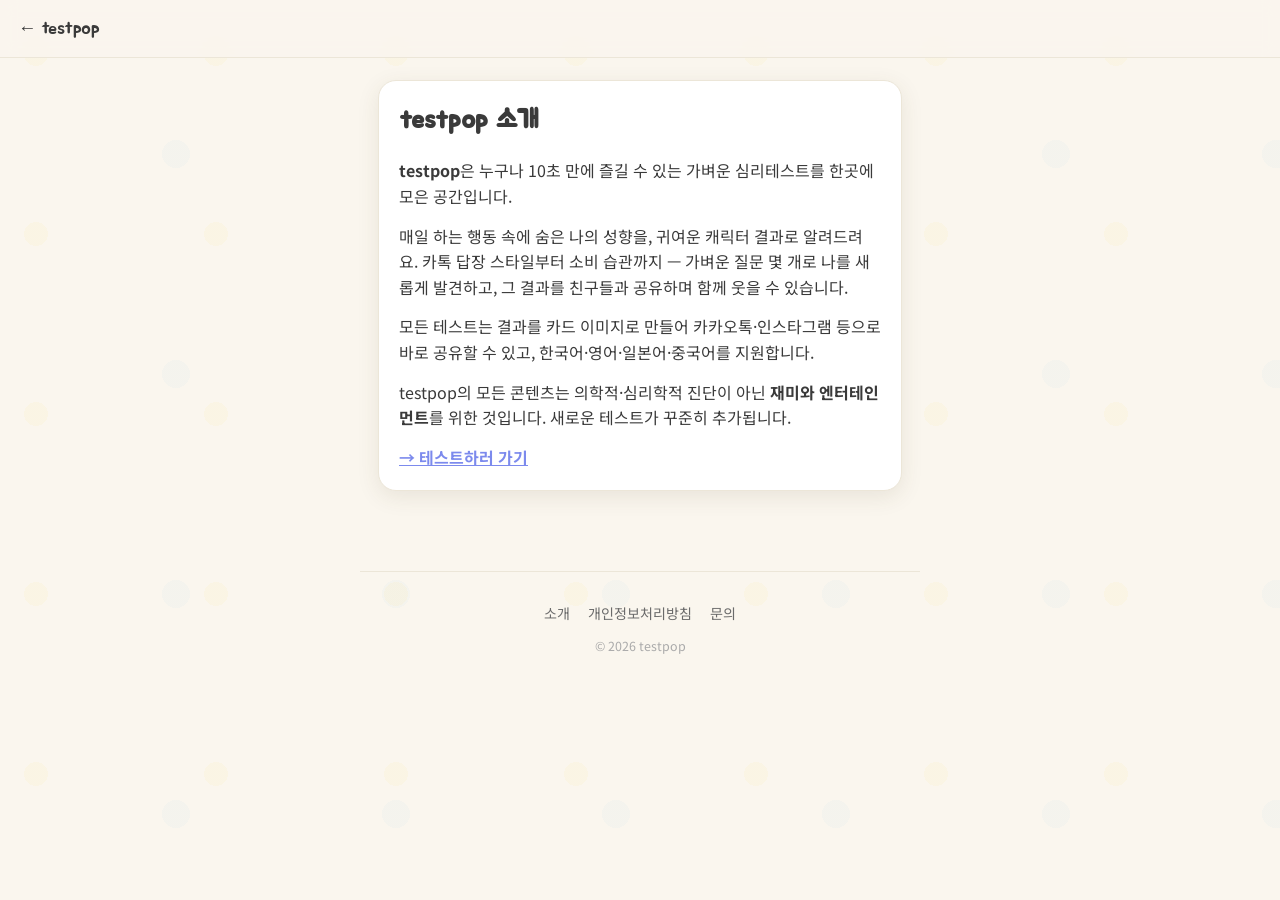
==== about.html @ 70733998 "Google Analytics(GA4) 연동 + 핵심 이벤트 추적: about.html" ====
<!DOCTYPE html><html lang="ko"><head>
<!-- Google tag (gtag.js) -->
<script async src="https://www.googletagmanager.com/gtag/js?id=G-WBL14369RH"></script>
<script>
  window.dataLayer = window.dataLayer || [];
  function gtag(){dataLayer.push(arguments);}
  gtag('js', new Date());
  gtag('config', 'G-WBL14369RH');
</script>
<meta charset="UTF-8">
<meta name="viewport" content="width=device-width,initial-scale=1">
<title>소개 | testpop</title>
<meta name="description" content="testpop은 카톡 답장 유형, 내 통장이 하고 싶은 말 등 재미있는 심리테스트를 모아둔 사이트입니다. 10초 만에 결과를 확인하고 친구와 공유하세요.">
<link href="https://fonts.googleapis.com/css2?family=Jua&family=Noto+Sans+KR:wght@400;700&display=swap" rel="stylesheet">
<link rel="stylesheet" href="style.css"></head><body>
<header class="topbar"><a class="brand" href="index.html" style="text-decoration:none">← testpop</a></header>
<main id="app"><article class="result-desc" style="text-align:left">
<h1 style="font-family:Jua,sans-serif;font-size:1.6rem;margin-bottom:16px">testpop 소개</h1>
<p style="margin-bottom:14px"><strong>testpop</strong>은 누구나 10초 만에 즐길 수 있는 가벼운 심리테스트를 한곳에 모은 공간입니다.</p>
<p style="margin-bottom:14px">매일 하는 행동 속에 숨은 나의 성향을, 귀여운 캐릭터 결과로 알려드려요. 카톡 답장 스타일부터 소비 습관까지 — 가벼운 질문 몇 개로 나를 새롭게 발견하고, 그 결과를 친구들과 공유하며 함께 웃을 수 있습니다.</p>
<p style="margin-bottom:14px">모든 테스트는 결과를 카드 이미지로 만들어 카카오톡·인스타그램 등으로 바로 공유할 수 있고, 한국어·영어·일본어·중국어를 지원합니다.</p>
<p style="margin-bottom:14px">testpop의 모든 콘텐츠는 의학적·심리학적 진단이 아닌 <strong>재미와 엔터테인먼트</strong>를 위한 것입니다. 새로운 테스트가 꾸준히 추가됩니다.</p>
<p><a href="index.html" style="color:#7C8AED;font-weight:700">→ 테스트하러 가기</a></p>
</article></main>
<footer class="footer"><nav class="footer-nav">
<a href="about.html">소개</a><a href="privacy.html">개인정보처리방침</a><a href="contact.html">문의</a>
</nav><p class="footer-note">© 2026 testpop</p></footer>
</body></html>
---- style.css ----
/* ===========================================================
   카톡 답장 유형 테스트 — 메신저 말풍선 테마
   =========================================================== */
:root{
  --bg:#FAF6EE;          /* 부드러운 크림 */
  --bubble:#FFFFFF;
  --ink:#3A3A3A;
  --ink-soft:#6B6B6B;
  --accent:#FFD54A;      /* 카톡 옐로우 */
  --accent-deep:#F6C23E;
  --line:#ECE6D8;
  --radius:24px;
  --shadow:0 6px 22px rgba(80,70,40,.10);
  --maxw:560px;
}
*{box-sizing:border-box;margin:0;padding:0}
html{scroll-behavior:smooth}
body{
  font-family:'Noto Sans KR',system-ui,sans-serif;
  background:var(--bg);
  color:var(--ink);
  line-height:1.6;
  -webkit-font-smoothing:antialiased;
  /* 말풍선 패턴 배경 */
  background-image:radial-gradient(circle at 20% 30%, rgba(255,213,74,.06) 0 12px, transparent 12px),
                   radial-gradient(circle at 80% 70%, rgba(157,195,230,.06) 0 14px, transparent 14px);
  background-size:180px 180px, 220px 220px;
}

/* ---- 상단바 ---- */
.topbar{
  position:sticky;top:0;z-index:50;
  display:flex;align-items:center;justify-content:space-between;
  padding:14px 18px;
  background:rgba(250,246,238,.9);
  backdrop-filter:blur(8px);
  border-bottom:1px solid var(--line);
}
.brand{font-family:'Jua',sans-serif;font-size:1.15rem;color:var(--ink);cursor:pointer;letter-spacing:-.3px}
#langSel{display:flex;gap:6px}
#langSel button{
  border:1.5px solid var(--line);background:#fff;color:var(--ink-soft);
  font-size:.82rem;font-weight:700;padding:5px 11px;border-radius:999px;cursor:pointer;
  transition:.15s;min-width:38px;
}
#langSel button.on{background:var(--accent);border-color:var(--accent-deep);color:#5A4500}
#langSel button:hover{border-color:var(--accent)}

/* ---- 레이아웃 ---- */
#app{max-width:var(--maxw);margin:0 auto;padding:22px 18px 60px}

/* ---- 허브(홈) ---- */
.hub-hero{text-align:center;padding:18px 0 26px}
.hub-banner{border-radius:var(--radius);overflow:hidden;box-shadow:var(--shadow);margin-bottom:14px;background:#fff}
.hub-banner img{width:100%;height:auto;display:block}
.hub-title{font-family:'Jua',sans-serif;font-size:2.6rem;letter-spacing:-1px;color:var(--ink)}
.hub-sub{font-size:1rem;color:var(--ink-soft);margin-top:6px}
.test-list{display:flex;flex-direction:column;gap:16px}
.test-card{
  display:flex;align-items:center;gap:14px;text-decoration:none;color:inherit;
  background:var(--bubble);border:2px solid var(--line);border-radius:var(--radius);
  padding:14px;box-shadow:var(--shadow);transition:.15s;position:relative;overflow:hidden;
}
.test-card:hover{border-color:var(--accent);transform:translateY(-2px)}
.test-thumb{flex:0 0 96px;width:96px;height:96px;border-radius:16px;overflow:hidden;background:#fff}
.test-thumb img{width:100%;height:100%;object-fit:cover;display:block}
.test-info{flex:1;min-width:0}
.test-emoji{font-size:1.1rem}
.test-name{font-family:'Jua',sans-serif;font-size:1.2rem;line-height:1.3;margin:2px 0;color:var(--ink)}
.test-desc{font-size:.86rem;color:var(--ink-soft);line-height:1.4}
.test-go{flex:0 0 auto;font-size:.82rem;font-weight:700;color:var(--accent-deep);align-self:flex-end}

/* ---- 뒤로가기 ---- */
.back-link{display:inline-block;color:var(--ink-soft);text-decoration:none;font-size:.9rem;font-weight:700;margin-bottom:14px}
.back-link:hover{color:var(--ink)}

/* ---- 히어로 ---- */
.hero{text-align:center}
.hero-art{border-radius:var(--radius);overflow:hidden;box-shadow:var(--shadow);margin-bottom:22px;background:#fff}
.hero-art img{width:100%;height:auto;display:block}
.hero-title{font-family:'Jua',sans-serif;font-size:2rem;line-height:1.2;margin-bottom:8px;letter-spacing:-.5px}
.hero-tagline{font-size:1.08rem;font-weight:700;color:var(--ink);margin-bottom:6px}
.hero-sub{font-size:.96rem;color:var(--ink-soft);margin-bottom:24px;padding:0 8px}

.btn-primary{
  font-family:'Jua',sans-serif;font-size:1.25rem;
  background:var(--accent);color:#5A4500;border:none;
  padding:16px 48px;border-radius:999px;cursor:pointer;
  box-shadow:0 6px 0 var(--accent-deep);
  transition:transform .1s, box-shadow .1s;
}
.btn-primary:active{transform:translateY(4px);box-shadow:0 2px 0 var(--accent-deep)}

/* ---- 유형 미리보기 칩 ---- */
.type-preview{display:grid;grid-template-columns:repeat(4,1fr);gap:10px;margin-top:34px}
.chip{text-align:center}
.chip img{
  width:100%;height:auto;aspect-ratio:1/1;object-fit:cover;object-position:center top;
  border-radius:18px;display:block;
  border:3px solid var(--c,#eee);box-shadow:var(--shadow);background:#fff;
}
.chip span{display:block;font-size:.72rem;font-weight:700;margin-top:6px;color:var(--ink-soft);line-height:1.3}

/* ---- 퀴즈 ---- */
.quiz{padding-top:8px}
.qbar{height:10px;background:#fff;border:1.5px solid var(--line);border-radius:999px;overflow:hidden;margin-bottom:10px}
.qbar-fill{height:100%;background:linear-gradient(90deg,var(--accent),var(--accent-deep));transition:width .3s}
.qcount{font-size:.85rem;font-weight:700;color:var(--ink-soft);text-align:center;margin-bottom:24px}
.qtext{
  font-family:'Jua',sans-serif;font-size:1.45rem;line-height:1.4;text-align:center;
  margin-bottom:28px;min-height:2.6em;display:flex;align-items:center;justify-content:center;
}
.answers{display:flex;flex-direction:column;gap:12px}
.answer{
  background:var(--bubble);border:2px solid var(--line);
  font-family:inherit;font-size:1.02rem;font-weight:500;color:var(--ink);
  padding:18px 20px;border-radius:18px;cursor:pointer;text-align:left;
  box-shadow:var(--shadow);transition:.15s;
  position:relative;
}
.answer:hover{border-color:var(--accent);transform:translateY(-2px)}
.answer:active{transform:translateY(0)}

/* ---- 결과 ---- */
.result{text-align:center}
.result-label{font-size:1rem;font-weight:700;color:var(--ink-soft);margin-bottom:14px}
.result-card{
  background:var(--c,#fff);border-radius:var(--radius);padding:18px;
  box-shadow:var(--shadow);margin-bottom:20px;
}
.result-img{width:100%;max-width:340px;height:auto;border-radius:18px;display:block;margin:0 auto 14px}
.result-name{font-family:'Jua',sans-serif;font-size:1.9rem;color:var(--ink);margin-bottom:4px}
.result-tag{font-size:1rem;font-weight:700;color:var(--ink);opacity:.7}
.result-desc{
  background:#fff;border:1.5px solid var(--line);border-radius:18px;
  padding:20px;font-size:1rem;text-align:left;margin-bottom:20px;box-shadow:var(--shadow);
}
.match{display:flex;gap:10px;margin-bottom:22px}
.match-item{flex:1;background:#fff;border:1.5px solid var(--line);border-radius:16px;padding:14px 10px;box-shadow:var(--shadow)}
.match-label{display:block;font-size:.78rem;color:var(--ink-soft);margin-bottom:6px}
.match-item span:last-child{font-weight:700;font-size:.92rem}
.match-item.best{border-color:#FFB3C7}
.match-item.worst{border-color:#9DC3E6}

.card-maker{
  background:#fff;border:1.5px solid var(--line);border-radius:18px;
  padding:18px;margin-bottom:18px;box-shadow:var(--shadow);text-align:center;
}
.card-maker-label{font-size:.9rem;color:var(--ink-soft);margin-bottom:12px}
.card-maker #nick{
  width:100%;border:2px solid var(--line);border-radius:14px;
  padding:13px 16px;font-size:1rem;font-family:inherit;text-align:center;margin-bottom:10px;
}
.card-maker #nick:focus{outline:none;border-color:var(--accent)}
.btn-make{
  width:100%;font-family:'Jua',sans-serif;font-size:1.05rem;
  background:var(--accent);color:#5A4500;border:none;
  padding:14px;border-radius:14px;cursor:pointer;
  box-shadow:0 4px 0 var(--accent-deep);transition:.1s;
}
.btn-make:active{transform:translateY(3px);box-shadow:0 1px 0 var(--accent-deep)}

.nick-row{display:flex;gap:8px;margin-bottom:14px}
#nick{flex:1;border:2px solid var(--line);border-radius:14px;padding:13px 16px;font-size:1rem;font-family:inherit}
#nick:focus{outline:none;border-color:var(--accent)}

#cardCanvas{width:100%;max-width:320px;height:auto;border-radius:18px;margin:0 auto 18px;box-shadow:var(--shadow)}

.share-row{display:flex;flex-direction:column;gap:10px;margin-bottom:18px}
.btn-share{font-family:'Jua',sans-serif;font-size:1.08rem;border:none;padding:15px;border-radius:14px;cursor:pointer;transition:.15s;color:#fff}
.btn-share:active{transform:scale(.98)}
.btn-share.share{background:#5B8DEF}
.btn-share.link{background:#7C8AED}
.btn-share.save{background:#5BC4A8}

.result-actions{display:flex;gap:10px;justify-content:center}
.btn-ghost{
  background:#fff;border:2px solid var(--line);color:var(--ink-soft);
  font-family:inherit;font-weight:700;font-size:.95rem;
  padding:12px 22px;border-radius:14px;cursor:pointer;transition:.15s;
}
.btn-ghost:hover{border-color:var(--accent)}

/* ---- 광고 자리 ---- */
.ad-slot{margin:30px auto 0;min-height:90px;max-width:336px;
  border:1px dashed var(--line);border-radius:12px;
  display:flex;align-items:center;justify-content:center;color:#cfc7b4;font-size:.78rem}
.ad-slot::after{content:'AD'}

/* ---- 푸터 ---- */
.footer{max-width:var(--maxw);margin:0 auto;padding:30px 18px 40px;text-align:center;border-top:1px solid var(--line)}
.footer-nav{display:flex;gap:18px;justify-content:center;margin-bottom:12px}
.footer-nav a{color:var(--ink-soft);font-size:.88rem;text-decoration:none}
.footer-nav a:hover{color:var(--ink);text-decoration:underline}
.footer-note{font-size:.78rem;color:#aaa}

/* ---- 토스트 ---- */
#toast{
  position:fixed;left:50%;bottom:40px;transform:translateX(-50%) translateY(20px);
  background:var(--ink);color:#fff;padding:12px 24px;border-radius:999px;
  font-size:.92rem;opacity:0;pointer-events:none;transition:.25s;z-index:100;
}
#toast.show{opacity:1;transform:translateX(-50%) translateY(0)}

/* ---- 반응형 ---- */
@media(max-width:380px){
  .type-preview{grid-template-columns:repeat(2,1fr)}
  .hero-title{font-size:1.7rem}
}
@media(min-width:561px){
  .hero-title{font-size:2.3rem}
}

/* ---- 접근성: 모션 줄이기 ---- */
@media(prefers-reduced-motion:reduce){
  *{transition:none!important;scroll-behavior:auto!important}
}
:focus-visible{outline:3px solid var(--accent-deep);outline-offset:2px}
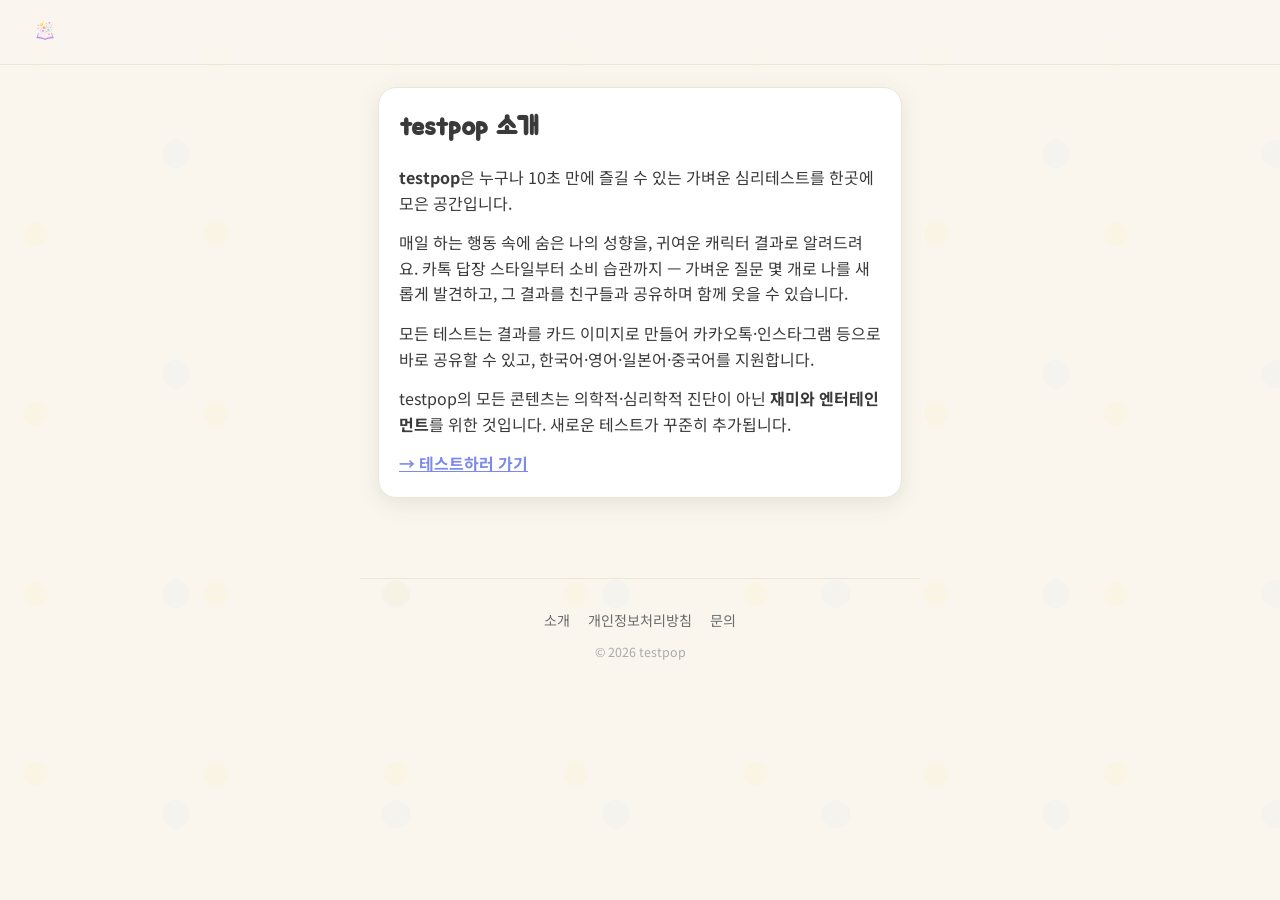
==== commit baea5ae1: "Logo: replace text with image" ====
--- a/about.html
+++ b/about.html
@@ -7,13 +7,15 @@
   gtag('js', new Date());
   gtag('config', 'G-WBL14369RH');
 </script>
+<!-- Google AdSense -->
+<script async src="https://pagead2.googlesyndication.com/pagead/js/adsbygoogle.js?client=ca-pub-9238782111189491" crossorigin="anonymous"></script>
 <meta charset="UTF-8">
 <meta name="viewport" content="width=device-width,initial-scale=1">
 <title>소개 | testpop</title>
 <meta name="description" content="testpop은 카톡 답장 유형, 내 통장이 하고 싶은 말 등 재미있는 심리테스트를 모아둔 사이트입니다. 10초 만에 결과를 확인하고 친구와 공유하세요.">
 <link href="https://fonts.googleapis.com/css2?family=Jua&family=Noto+Sans+KR:wght@400;700&display=swap" rel="stylesheet">
 <link rel="stylesheet" href="style.css"></head><body>
-<header class="topbar"><a class="brand" href="index.html" style="text-decoration:none">← testpop</a></header>
+<header class="topbar"><a class="brand" href="index.html" style="text-decoration:none"><img src="images/logo.png?v=2" alt="testpop" class="brand-logo"></a></header>
 <main id="app"><article class="result-desc" style="text-align:left">
 <h1 style="font-family:Jua,sans-serif;font-size:1.6rem;margin-bottom:16px">testpop 소개</h1>
 <p style="margin-bottom:14px"><strong>testpop</strong>은 누구나 10초 만에 즐길 수 있는 가벼운 심리테스트를 한곳에 모은 공간입니다.</p>
--- a/style.css
+++ b/style.css
@@ -36,7 +36,8 @@
   backdrop-filter:blur(8px);
   border-bottom:1px solid var(--line);
 }
-.brand{font-family:'Jua',sans-serif;font-size:1.15rem;color:var(--ink);cursor:pointer;letter-spacing:-.3px}
+.brand{cursor:pointer;display:flex;align-items:center}
+.brand-logo{height:36px;width:auto;display:block}
 #langSel{display:flex;gap:6px}
 #langSel button{
   border:1.5px solid var(--line);background:#fff;color:var(--ink-soft);
@@ -181,11 +182,25 @@
 }
 .btn-ghost:hover{border-color:var(--accent)}
 
+/* ---- 친구 결과 배너 (링크 접근 시) ---- */
+.friend-banner{
+  display:flex;align-items:center;justify-content:space-between;gap:10px;
+  background:var(--accent);color:#5A4500;text-decoration:none;
+  padding:13px 18px;border-radius:16px;margin-bottom:16px;font-weight:700;
+  box-shadow:0 3px 0 var(--accent-deep);font-size:.95rem;
+}
+.friend-banner:active{transform:translateY(2px);box-shadow:0 1px 0 var(--accent-deep)}
+.friend-cta{font-family:'Jua',sans-serif;white-space:nowrap}
+
 /* ---- 광고 자리 ---- */
-.ad-slot{margin:30px auto 0;min-height:90px;max-width:336px;
-  border:1px dashed var(--line);border-radius:12px;
-  display:flex;align-items:center;justify-content:center;color:#cfc7b4;font-size:.78rem}
-.ad-slot::after{content:'AD'}
+/* ---- 광고 자리 ----
+   승인 전에는 비어 있으므로 숨김(빈 박스 노출 방지).
+   AdSense 승인 후 .ad-slot 안에 <ins class="adsbygoogle"> 코드를 넣으면
+   자동으로 표시됩니다. (ins가 들어가면 :empty가 아니게 되어 보임)            */
+.ad-slot{margin:28px auto 0;max-width:336px;text-align:center}
+.ad-slot:empty{display:none}
+.ad-slot::before{content:'광고';display:block;font-size:.7rem;color:#bbb;margin-bottom:4px;letter-spacing:1px}
+.ad-slot:empty::before{display:none}
 
 /* ---- 푸터 ---- */
 .footer{max-width:var(--maxw);margin:0 auto;padding:30px 18px 40px;text-align:center;border-top:1px solid var(--line)}
@@ -216,3 +231,4 @@
   *{transition:none!important;scroll-behavior:auto!important}
 }
 :focus-visible{outline:3px solid var(--accent-deep);outline-offset:2px}
+
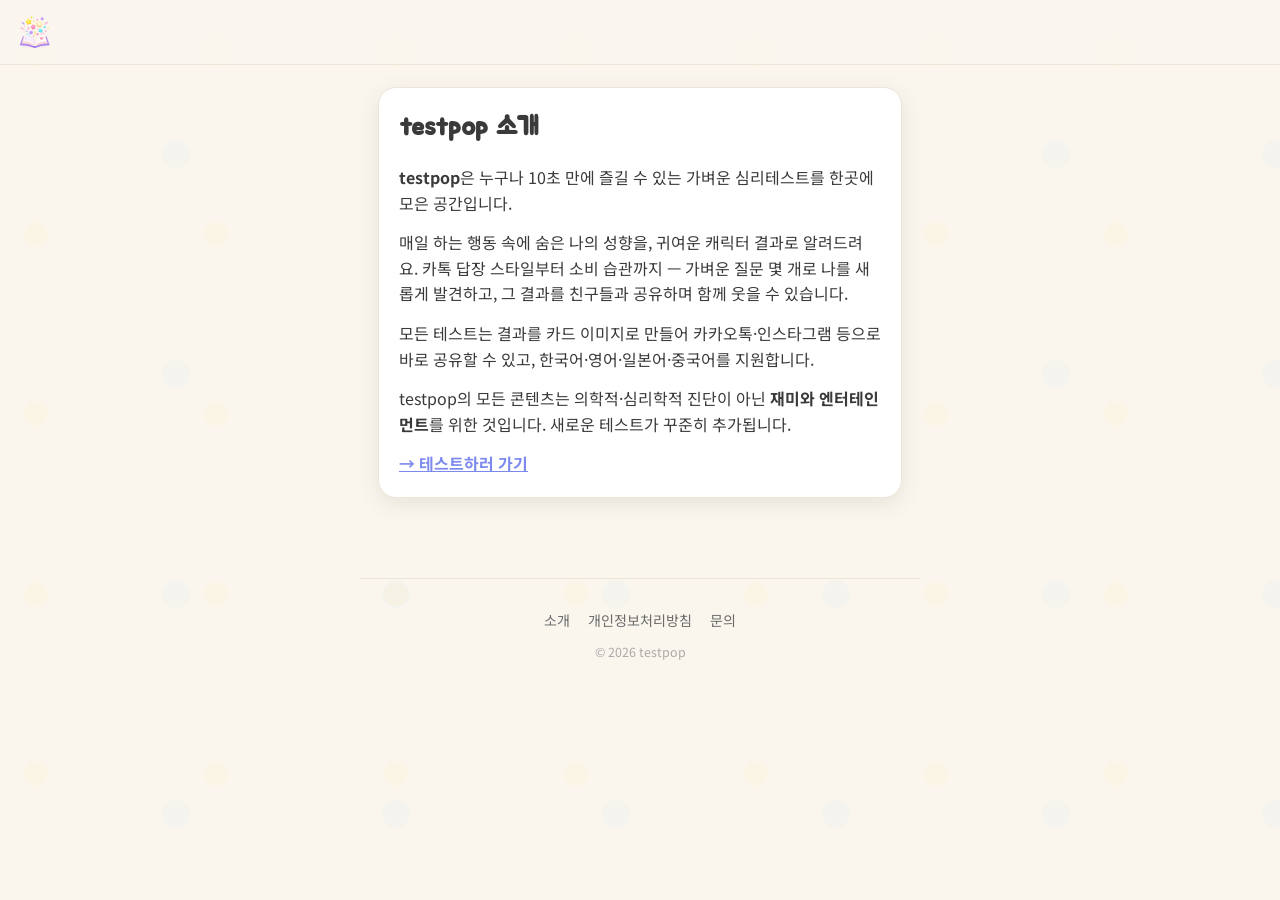
==== commit f53a6ab4: "Logo: bump to v=3" ====
--- a/about.html
+++ b/about.html
@@ -15,7 +15,7 @@
 <meta name="description" content="testpop은 카톡 답장 유형, 내 통장이 하고 싶은 말 등 재미있는 심리테스트를 모아둔 사이트입니다. 10초 만에 결과를 확인하고 친구와 공유하세요.">
 <link href="https://fonts.googleapis.com/css2?family=Jua&family=Noto+Sans+KR:wght@400;700&display=swap" rel="stylesheet">
 <link rel="stylesheet" href="style.css"></head><body>
-<header class="topbar"><a class="brand" href="index.html" style="text-decoration:none"><img src="images/logo.png?v=2" alt="testpop" class="brand-logo"></a></header>
+<header class="topbar"><a class="brand" href="index.html" style="text-decoration:none"><img src="images/logo.png?v=3" alt="testpop" class="brand-logo"></a></header>
 <main id="app"><article class="result-desc" style="text-align:left">
 <h1 style="font-family:Jua,sans-serif;font-size:1.6rem;margin-bottom:16px">testpop 소개</h1>
 <p style="margin-bottom:14px"><strong>testpop</strong>은 누구나 10초 만에 즐길 수 있는 가벼운 심리테스트를 한곳에 모은 공간입니다.</p>
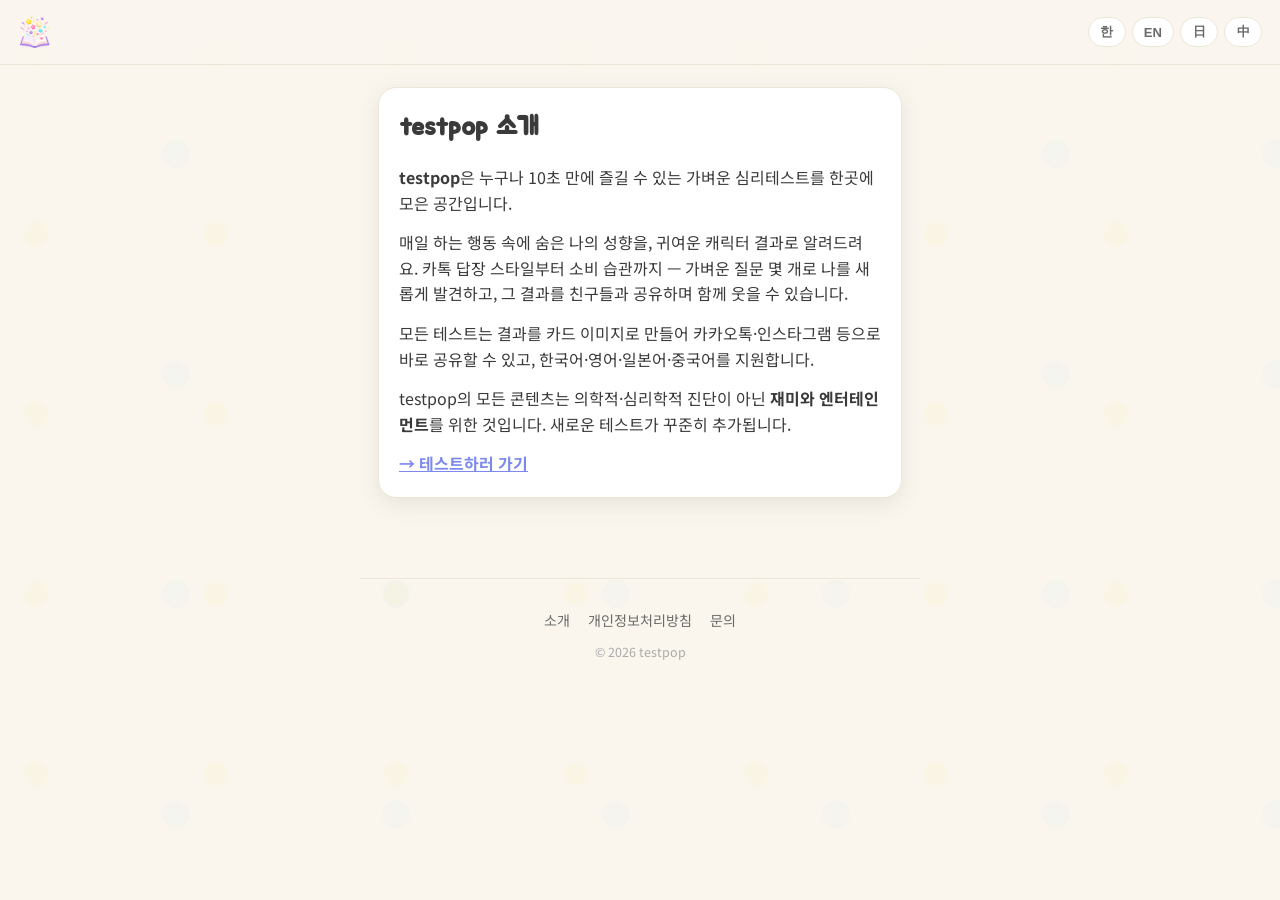
==== commit b5bdcc34: "Add lang selector to about.html topbar" ====
--- a/about.html
+++ b/about.html
@@ -15,7 +15,7 @@
 <meta name="description" content="testpop은 카톡 답장 유형, 내 통장이 하고 싶은 말 등 재미있는 심리테스트를 모아둔 사이트입니다. 10초 만에 결과를 확인하고 친구와 공유하세요.">
 <link href="https://fonts.googleapis.com/css2?family=Jua&family=Noto+Sans+KR:wght@400;700&display=swap" rel="stylesheet">
 <link rel="stylesheet" href="style.css"></head><body>
-<header class="topbar"><a class="brand" href="index.html" style="text-decoration:none"><img src="images/logo.png?v=3" alt="testpop" class="brand-logo"></a></header>
+<header class="topbar"><a class="brand" href="index.html" style="text-decoration:none"><img src="images/logo.png?v=3" alt="testpop" class="brand-logo"></a><nav id="langSel" aria-label="language"><button data-l="ko">한</button><button data-l="en">EN</button><button data-l="ja">日</button><button data-l="zh">中</button></nav></header>
 <main id="app"><article class="result-desc" style="text-align:left">
 <h1 style="font-family:Jua,sans-serif;font-size:1.6rem;margin-bottom:16px">testpop 소개</h1>
 <p style="margin-bottom:14px"><strong>testpop</strong>은 누구나 10초 만에 즐길 수 있는 가벼운 심리테스트를 한곳에 모은 공간입니다.</p>
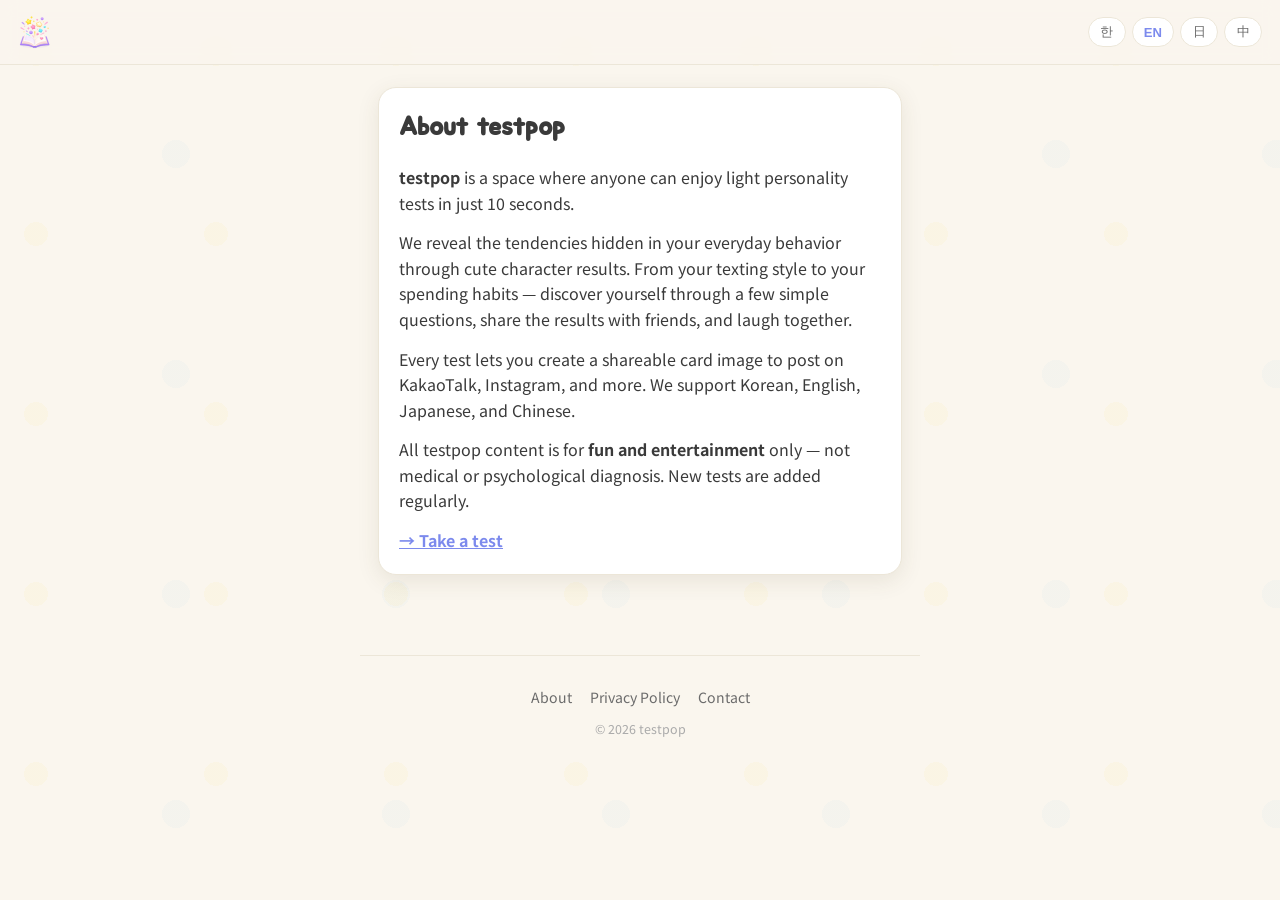
==== commit 8950a7eb: "i18n: full multilingual support for about.html" ====
--- a/about.html
+++ b/about.html
@@ -1,30 +1,96 @@
 <!DOCTYPE html><html lang="ko"><head>
-<!-- Google tag (gtag.js) -->
 <script async src="https://www.googletagmanager.com/gtag/js?id=G-WBL14369RH"></script>
-<script>
-  window.dataLayer = window.dataLayer || [];
-  function gtag(){dataLayer.push(arguments);}
-  gtag('js', new Date());
-  gtag('config', 'G-WBL14369RH');
-</script>
-<!-- Google AdSense -->
+<script>window.dataLayer=window.dataLayer||[];function gtag(){dataLayer.push(arguments);}gtag('js',new Date());gtag('config','G-WBL14369RH');</script>
 <script async src="https://pagead2.googlesyndication.com/pagead/js/adsbygoogle.js?client=ca-pub-9238782111189491" crossorigin="anonymous"></script>
 <meta charset="UTF-8">
 <meta name="viewport" content="width=device-width,initial-scale=1">
 <title>소개 | testpop</title>
-<meta name="description" content="testpop은 카톡 답장 유형, 내 통장이 하고 싶은 말 등 재미있는 심리테스트를 모아둔 사이트입니다. 10초 만에 결과를 확인하고 친구와 공유하세요.">
+<meta name="description" content="testpop 소개. 누구나 즐길 수 있는 심리테스트 모음 사이트입니다.">
 <link href="https://fonts.googleapis.com/css2?family=Jua&family=Noto+Sans+KR:wght@400;700&display=swap" rel="stylesheet">
-<link rel="stylesheet" href="style.css"></head><body>
-<header class="topbar"><a class="brand" href="index.html" style="text-decoration:none"><img src="images/logo.png?v=3" alt="testpop" class="brand-logo"></a><nav id="langSel" aria-label="language"><button data-l="ko">한</button><button data-l="en">EN</button><button data-l="ja">日</button><button data-l="zh">中</button></nav></header>
-<main id="app"><article class="result-desc" style="text-align:left">
-<h1 style="font-family:Jua,sans-serif;font-size:1.6rem;margin-bottom:16px">testpop 소개</h1>
-<p style="margin-bottom:14px"><strong>testpop</strong>은 누구나 10초 만에 즐길 수 있는 가벼운 심리테스트를 한곳에 모은 공간입니다.</p>
-<p style="margin-bottom:14px">매일 하는 행동 속에 숨은 나의 성향을, 귀여운 캐릭터 결과로 알려드려요. 카톡 답장 스타일부터 소비 습관까지 — 가벼운 질문 몇 개로 나를 새롭게 발견하고, 그 결과를 친구들과 공유하며 함께 웃을 수 있습니다.</p>
-<p style="margin-bottom:14px">모든 테스트는 결과를 카드 이미지로 만들어 카카오톡·인스타그램 등으로 바로 공유할 수 있고, 한국어·영어·일본어·중국어를 지원합니다.</p>
-<p style="margin-bottom:14px">testpop의 모든 콘텐츠는 의학적·심리학적 진단이 아닌 <strong>재미와 엔터테인먼트</strong>를 위한 것입니다. 새로운 테스트가 꾸준히 추가됩니다.</p>
-<p><a href="index.html" style="color:#7C8AED;font-weight:700">→ 테스트하러 가기</a></p>
-</article></main>
-<footer class="footer"><nav class="footer-nav">
-<a href="about.html">소개</a><a href="privacy.html">개인정보처리방침</a><a href="contact.html">문의</a>
-</nav><p class="footer-note">© 2026 testpop</p></footer>
+<link rel="stylesheet" href="style.css">
+</head><body>
+<header class="topbar">
+  <a class="brand" href="index.html" style="text-decoration:none"><img src="images/logo.png?v=3" alt="testpop" class="brand-logo"></a>
+  <nav id="langSel" aria-label="language">
+    <button data-l="ko">한</button>
+    <button data-l="en">EN</button>
+    <button data-l="ja">日</button>
+    <button data-l="zh">中</button>
+  </nav>
+</header>
+<main id="app"><article class="result-desc" style="text-align:left" id="content"></article></main>
+<footer class="footer"><nav class="footer-nav" id="footerNav"></nav><p class="footer-note">© 2026 testpop</p></footer>
+<script>
+const T = {
+  ko: {
+    title: 'testpop 소개',
+    body: `
+      <p style="margin-bottom:14px"><strong>testpop</strong>은 누구나 10초 만에 즐길 수 있는 가벼운 심리테스트를 한곳에 모은 공간입니다.</p>
+      <p style="margin-bottom:14px">매일 하는 행동 속에 숨은 나의 성향을, 귀여운 캐릭터 결과로 알려드려요. 카톡 답장 스타일부터 소비 습관까지 — 가벼운 질문 몇 개로 나를 새롭게 발견하고, 그 결과를 친구들과 공유하며 함께 웃을 수 있습니다.</p>
+      <p style="margin-bottom:14px">모든 테스트는 결과를 카드 이미지로 만들어 카카오톡·인스타그램 등으로 바로 공유할 수 있고, 한국어·영어·일본어·중국어를 지원합니다.</p>
+      <p style="margin-bottom:14px">testpop의 모든 콘텐츠는 의학적·심리학적 진단이 아닌 <strong>재미와 엔터테인먼트</strong>를 위한 것입니다. 새로운 테스트가 꾸준히 추가됩니다.</p>
+      <p><a href="index.html" style="color:#7C8AED;font-weight:700">→ 테스트하러 가기</a></p>`,
+    footer: ['소개','개인정보처리방침','문의']
+  },
+  en: {
+    title: 'About testpop',
+    body: `
+      <p style="margin-bottom:14px"><strong>testpop</strong> is a space where anyone can enjoy light personality tests in just 10 seconds.</p>
+      <p style="margin-bottom:14px">We reveal the tendencies hidden in your everyday behavior through cute character results. From your texting style to your spending habits — discover yourself through a few simple questions, share the results with friends, and laugh together.</p>
+      <p style="margin-bottom:14px">Every test lets you create a shareable card image to post on KakaoTalk, Instagram, and more. We support Korean, English, Japanese, and Chinese.</p>
+      <p style="margin-bottom:14px">All testpop content is for <strong>fun and entertainment</strong> only — not medical or psychological diagnosis. New tests are added regularly.</p>
+      <p><a href="index.html" style="color:#7C8AED;font-weight:700">→ Take a test</a></p>`,
+    footer: ['About','Privacy Policy','Contact']
+  },
+  ja: {
+    title: 'testpopについて',
+    body: `
+      <p style="margin-bottom:14px"><strong>testpop</strong>は、誰でも10秒で楽しめる気軽な心理テストを集めた場所です。</p>
+      <p style="margin-bottom:14px">毎日の行動の中に隠れた自分の傾向を、かわいいキャラクターの結果でお届けします。LINEの返信スタイルから消費習慣まで — 簡単な質問で新しい自分を発見し、友達と一緒に笑い合えます。</p>
+      <p style="margin-bottom:14px">すべてのテストは結果をカード画像にしてLINE・Instagramなどでシェアでき、韓国語・英語・日本語・中国語に対応しています。</p>
+      <p style="margin-bottom:14px">testpopのコンテンツはすべて医学的・心理学的診断ではなく、<strong>楽しみとエンターテインメント</strong>のためのものです。新しいテストが順次追加されます。</p>
+      <p><a href="index.html" style="color:#7C8AED;font-weight:700">→ テストをする</a></p>`,
+    footer: ['サイト紹介','プライバシーポリシー','お問い合わせ']
+  },
+  zh: {
+    title: '关于 testpop',
+    body: `
+      <p style="margin-bottom:14px"><strong>testpop</strong> 是一个汇集了各种轻松心理测试的地方，任何人都能在10秒内开始体验。</p>
+      <p style="margin-bottom:14px">我们用可爱的角色结果揭示隐藏在你日常行为中的性格倾向。从聊天回复风格到消费习惯 — 通过几个简单的问题重新认识自己，与朋友分享结果，一起开心大笑。</p>
+      <p style="margin-bottom:14px">所有测试都能将结果制作成卡片图片，可直接分享到微信、Instagram等平台，支持韩语、英语、日语、中文。</p>
+      <p style="margin-bottom:14px">testpop的所有内容仅供<strong>娱乐和趣味</strong>，不构成医学或心理学诊断。新测试将持续更新。</p>
+      <p><a href="index.html" style="color:#7C8AED;font-weight:700">→ 去做测试</a></p>`,
+    footer: ['关于我们','隐私政策','联系我们']
+  }
+};
+
+const footerLinks = ['about.html','privacy.html','contact.html'];
+
+function getLang() {
+  return localStorage.getItem('testpop_lang') || navigator.language.slice(0,2) || 'ko';
+}
+
+function render(l) {
+  if (!T[l]) l = 'ko';
+  document.documentElement.lang = l;
+  const t = T[l];
+  document.getElementById('content').innerHTML =
+    `<h1 style="font-family:Jua,sans-serif;font-size:1.6rem;margin-bottom:16px">${t.title}</h1>${t.body}`;
+  document.getElementById('footerNav').innerHTML =
+    t.footer.map((name,i) => `<a href="${footerLinks[i]}">${name}</a>`).join('');
+  document.querySelectorAll('#langSel button').forEach(b => {
+    b.style.fontWeight = b.dataset.l === l ? '700' : '400';
+    b.style.color = b.dataset.l === l ? '#7C8AED' : '';
+  });
+}
+
+document.querySelectorAll('#langSel button').forEach(b => {
+  b.addEventListener('click', () => {
+    localStorage.setItem('testpop_lang', b.dataset.l);
+    render(b.dataset.l);
+  });
+});
+
+render(getLang());
+</script>
 </body></html>
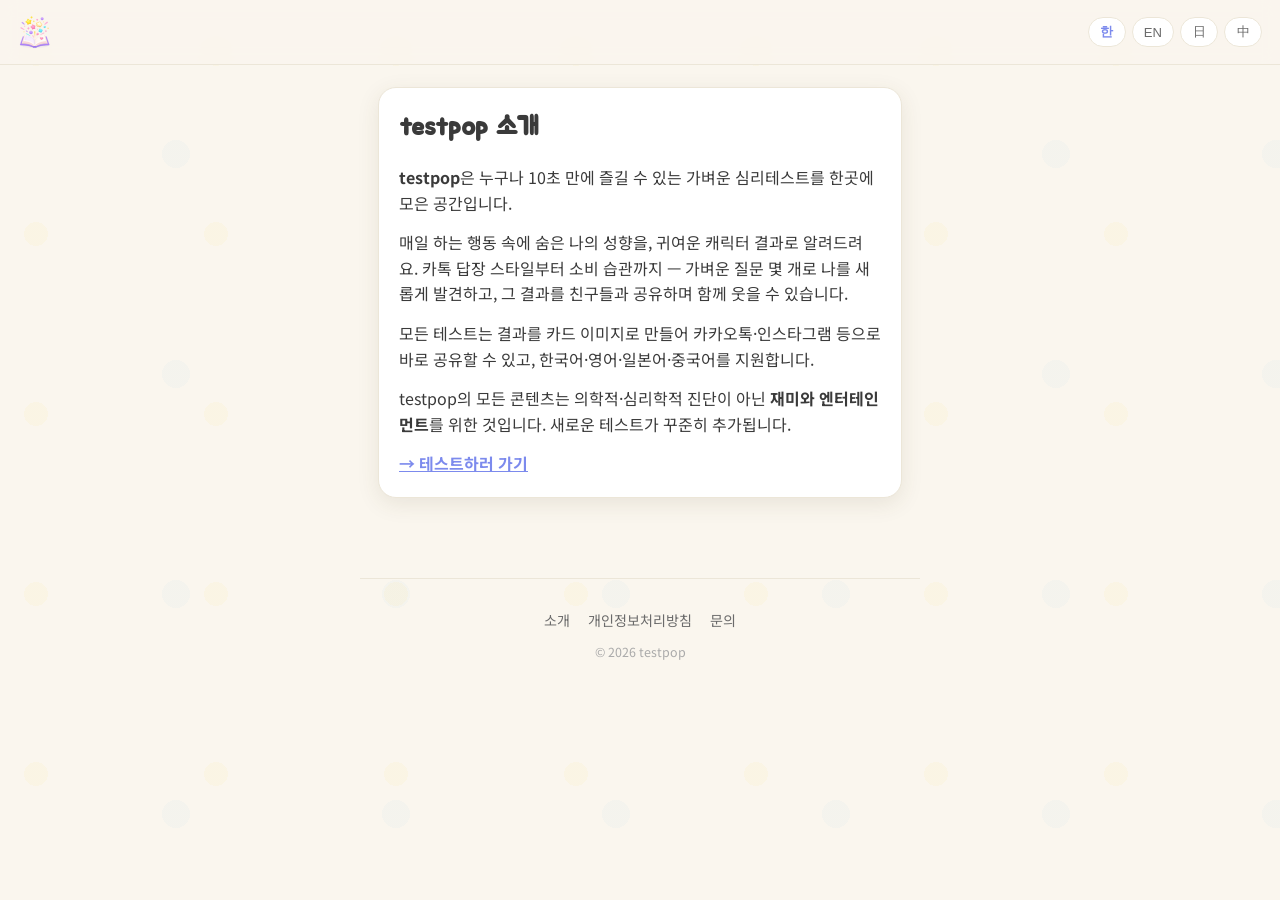
==== commit ec2234b5: "Enrich about page content for AdSense review" ====
--- a/about.html
+++ b/about.html
@@ -32,42 +32,39 @@
       <p><a href="index.html" style="color:#7C8AED;font-weight:700">→ 테스트하러 가기</a></p>`,
     footer: ['소개','개인정보처리방침','문의']
   },
-  en: {
-    title: 'About testpop',
+      intro: 'About testpop',
     body: `
-      <p style="margin-bottom:14px"><strong>testpop</strong> is a space where anyone can enjoy light personality tests in just 10 seconds.</p>
-      <p style="margin-bottom:14px">We reveal the tendencies hidden in your everyday behavior through cute character results. From your texting style to your spending habits — discover yourself through a few simple questions, share the results with friends, and laugh together.</p>
-      <p style="margin-bottom:14px">Every test lets you create a shareable card image to post on KakaoTalk, Instagram, and more. We support Korean, English, Japanese, and Chinese.</p>
-      <p style="margin-bottom:14px">All testpop content is for <strong>fun and entertainment</strong> only — not medical or psychological diagnosis. New tests are added regularly.</p>
+      <p style="margin-bottom:14px"><strong>testpop</strong> is a space where anyone can enjoy light personality tests in just 10 seconds. No registration required — just open the site and start immediately, anytime, anywhere from your smartphone.</p>
+      <p style="margin-bottom:14px">We reveal the tendencies hidden in your everyday behavior through cute characters and vivid results. From your texting style and spending habits to your romantic personality and the animal or gemstone that resembles you — discover yourself through a few simple questions and share the results with friends.</p>
+      <p style="margin-bottom:14px">Every test result can be saved as a shareable card image and posted directly to KakaoTalk, Instagram, X (Twitter), and more. We support Korean, English, Japanese, and Chinese, so you can enjoy testpop with friends around the world.</p>
+      <p style="margin-bottom:14px">We currently offer 9 tests including Chat Reply Type, Wallet Type, Animal Twin, Love Cell, Fantasy Job, Tarot Card, Stock Investor Type, Destination Twin, and Gem Twin — with new tests added regularly.</p>
+      <p style="margin-bottom:14px">All testpop content is purely for <strong>fun and entertainment</strong>, not medical or psychological diagnosis. We hope testpop becomes a place to laugh, share, and enjoy together.</p>
       <p><a href="index.html" style="color:#7C8AED;font-weight:700">→ Take a test</a></p>`,
-    footer: ['About','Privacy Policy','Contact']
-  },
-  ja: {
-    title: 'testpopについて',
+    footer: ['About','Privacy Policy','Contact'],
+      intro: 'testpopについて',
     body: `
-      <p style="margin-bottom:14px"><strong>testpop</strong>は、誰でも10秒で楽しめる気軽な心理テストを集めた場所です。</p>
-      <p style="margin-bottom:14px">毎日の行動の中に隠れた自分の傾向を、かわいいキャラクターの結果でお届けします。LINEの返信スタイルから消費習慣まで — 簡単な質問で新しい自分を発見し、友達と一緒に笑い合えます。</p>
-      <p style="margin-bottom:14px">すべてのテストは結果をカード画像にしてLINE・Instagramなどでシェアでき、韓国語・英語・日本語・中国語に対応しています。</p>
-      <p style="margin-bottom:14px">testpopのコンテンツはすべて医学的・心理学的診断ではなく、<strong>楽しみとエンターテインメント</strong>のためのものです。新しいテストが順次追加されます。</p>
+      <p style="margin-bottom:14px"><strong>testpop</strong>は、誰でも10秒で楽しめる気軽な心理テストを集めた場所です。面倒な会員登録なしにすぐ始められ、スマートフォン一つでいつでもどこでも楽しめます。</p>
+      <p style="margin-bottom:14px">毎日の行動の中に隠れた自分の傾向を、かわいいキャラクターと生き生きした結果でお届けします。LINEの返信スタイル、消費習慣、恋愛傾向、自分に似た動物や宝石まで — 簡単な質問で新しい自分を発見し、友達と一緒に笑い合えます。</p>
+      <p style="margin-bottom:14px">すべてのテスト結果はきれいなカード画像として保存し、LINE・Instagram・X（Twitter）などどこでも共有できます。韓国語・英語・日本語・中国語の4言語に対応しているので、世界中の友達と一緒に楽しめます。</p>
+      <p style="margin-bottom:14px">現在、トーク返信タイプ、通帳タイプ、似ている動物、恋愛細胞、ファンタジー職業、タロットカード、株式投資タイプ、似ている旅行先、似ている宝石など9種類のテストを提供しており、新しいテストが順次追加されます。</p>
+      <p style="margin-bottom:14px">testpopのすべてのコンテンツは医学的・心理学的診断ではなく、<strong>楽しみとエンターテインメント</strong>のためのものです。気軽に楽しんで、シェアして、一緒に笑える場所を目指しています。</p>
       <p><a href="index.html" style="color:#7C8AED;font-weight:700">→ テストをする</a></p>`,
-    footer: ['サイト紹介','プライバシーポリシー','お問い合わせ']
-  },
-  zh: {
-    title: '关于 testpop',
+    footer: ['サイト紹介','プライバシーポリシー','お問い合わせ'],
+      intro: '关于 testpop',
     body: `
-      <p style="margin-bottom:14px"><strong>testpop</strong> 是一个汇集了各种轻松心理测试的地方，任何人都能在10秒内开始体验。</p>
-      <p style="margin-bottom:14px">我们用可爱的角色结果揭示隐藏在你日常行为中的性格倾向。从聊天回复风格到消费习惯 — 通过几个简单的问题重新认识自己，与朋友分享结果，一起开心大笑。</p>
-      <p style="margin-bottom:14px">所有测试都能将结果制作成卡片图片，可直接分享到微信、Instagram等平台，支持韩语、英语、日语、中文。</p>
-      <p style="margin-bottom:14px">testpop的所有内容仅供<strong>娱乐和趣味</strong>，不构成医学或心理学诊断。新测试将持续更新。</p>
+      <p style="margin-bottom:14px"><strong>testpop</strong> 是一个汇集了各种轻松心理测试的地方，任何人都能在10秒内开始体验。无需注册，直接打开网站即可开始，随时随地用手机享受乐趣。</p>
+      <p style="margin-bottom:14px">我们用可爱的角色和生动的结果揭示隐藏在你日常行为中的性格倾向。从聊天回复风格、消费习惯、恋爱性格，到与你相似的动物和宝石 — 通过几个简单的问题重新认识自己，与朋友分享结果，一起开心大笑。</p>
+      <p style="margin-bottom:14px">所有测试结果都能制作成精美的卡片图片，直接分享到微信、Instagram、X（推特）等平台。支持韩语、英语、日语、中文四种语言，与全世界的朋友一起享受。</p>
+      <p style="margin-bottom:14px">目前提供聊天回复类型、通帐类型、相似动物、恋爱细胞、奇幻职业、塔罗牌、股票投资类型、相似旅行目的地、相似宝石等9种测试，新测试持续更新中。</p>
+      <p style="margin-bottom:14px">testpop的所有内容仅供<strong>娱乐和趣味</strong>，不构成医学或心理学诊断。希望testpop成为轻松享受、分享、一起大笑的空间。</p>
       <p><a href="index.html" style="color:#7C8AED;font-weight:700">→ 去做测试</a></p>`,
     footer: ['关于我们','隐私政策','联系我们']
-  }
 };
 
 const footerLinks = ['about.html','privacy.html','contact.html'];
 
 function getLang() {
-  return localStorage.getItem('testpop_lang') || navigator.language.slice(0,2) || 'ko';
+  return localStorage.getItem('lang') || navigator.language.slice(0,2) || 'ko';
 }
 
 function render(l) {
@@ -86,7 +83,7 @@
 
 document.querySelectorAll('#langSel button').forEach(b => {
   b.addEventListener('click', () => {
-    localStorage.setItem('testpop_lang', b.dataset.l);
+    localStorage.setItem('lang', b.dataset.l);
     render(b.dataset.l);
   });
 });
